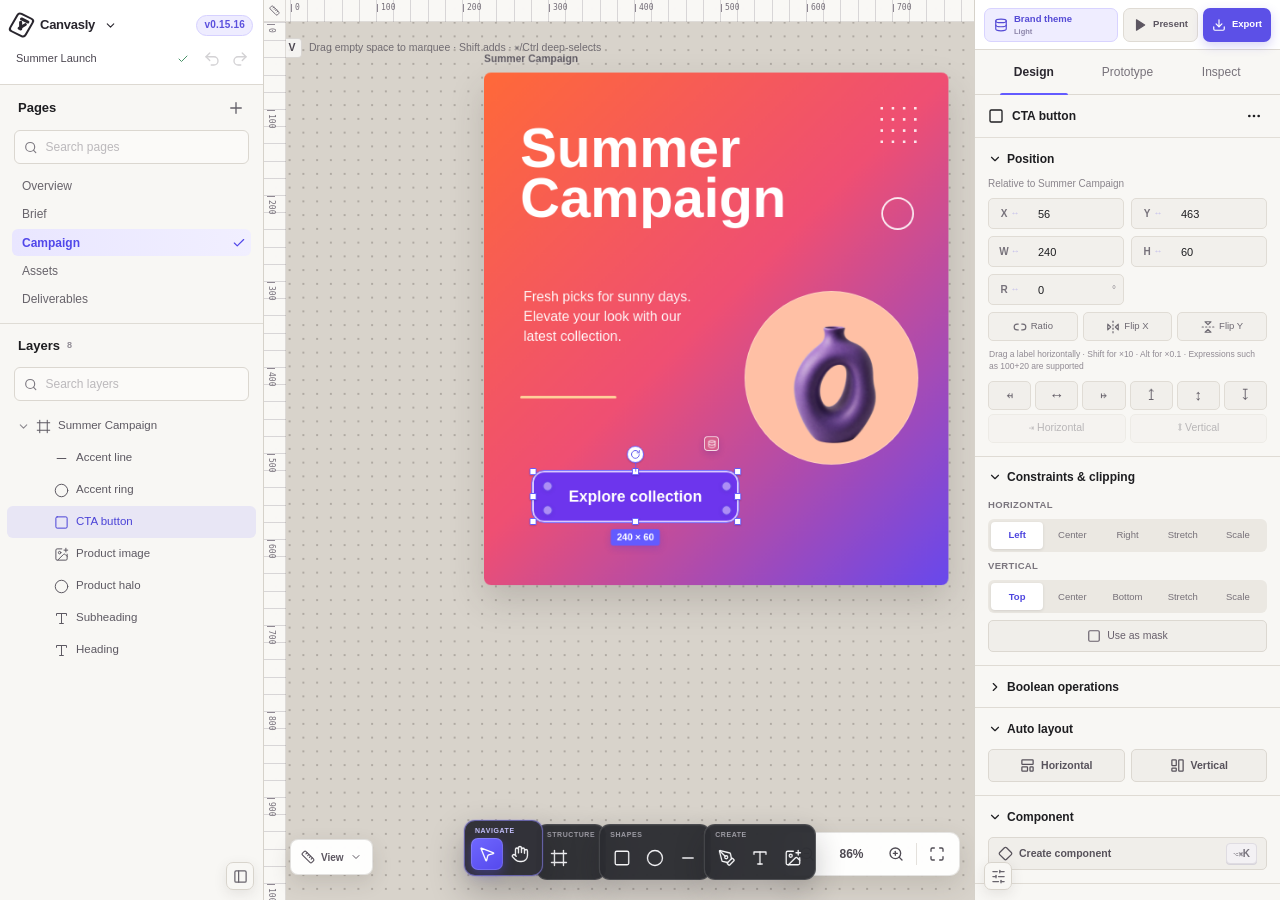
==== index.html @ 0c26e9cf "Deploy Canvasly build from 74f7230963b1" ====
<!doctype html>
<html lang="zh-CN">
  <head>
    <meta charset="UTF-8" />
    <meta name="viewport" content="width=device-width, initial-scale=1.0" />
    <meta name="robots" content="noindex,nofollow,noarchive" />
    <meta name="referrer" content="strict-origin-when-cross-origin" />
    <meta name="theme-color" content="#f5f5f5" />
    <title>Canvasly 测试版</title>
    <script type="module" crossorigin src="/assets/index-Bv-AdD3A.js"></script>
    <link rel="stylesheet" crossorigin href="/assets/index-De3vWBDw.css">
  </head>
  <body>
    <div id="root"></div>
  </body>
</html>
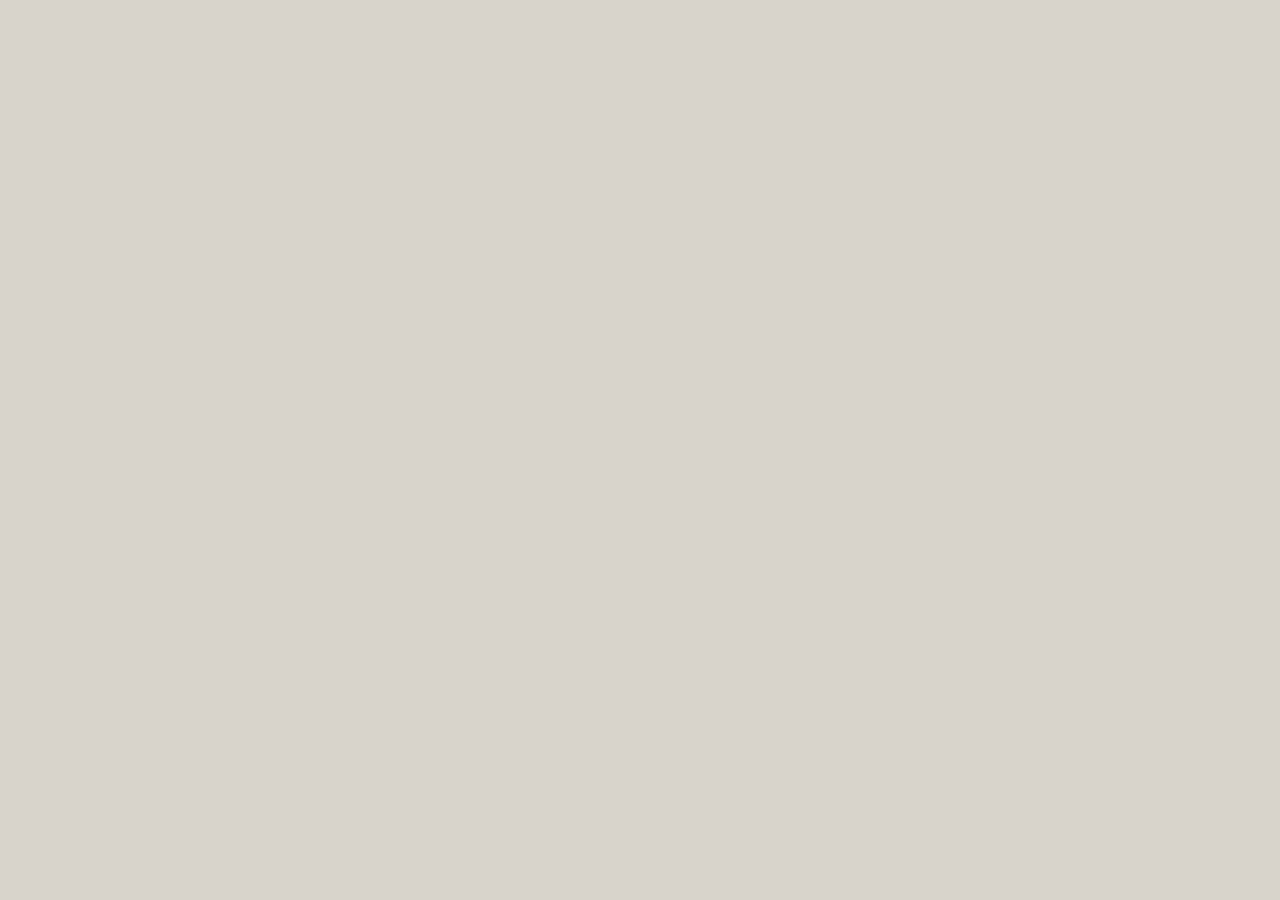
==== commit 6416c1fa: "Deploy Canvasly build from dc27a94427a9" ====
--- a/index.html
+++ b/index.html
@@ -7,7 +7,7 @@
     <meta name="referrer" content="strict-origin-when-cross-origin" />
     <meta name="theme-color" content="#f5f5f5" />
     <title>Canvasly 测试版</title>
-    <script type="module" crossorigin src="/assets/index-Bv-AdD3A.js"></script>
+    <script type="module" crossorigin src="/assets/index-DpjbjGNy.js"></script>
     <link rel="stylesheet" crossorigin href="/assets/index-De3vWBDw.css">
   </head>
   <body>
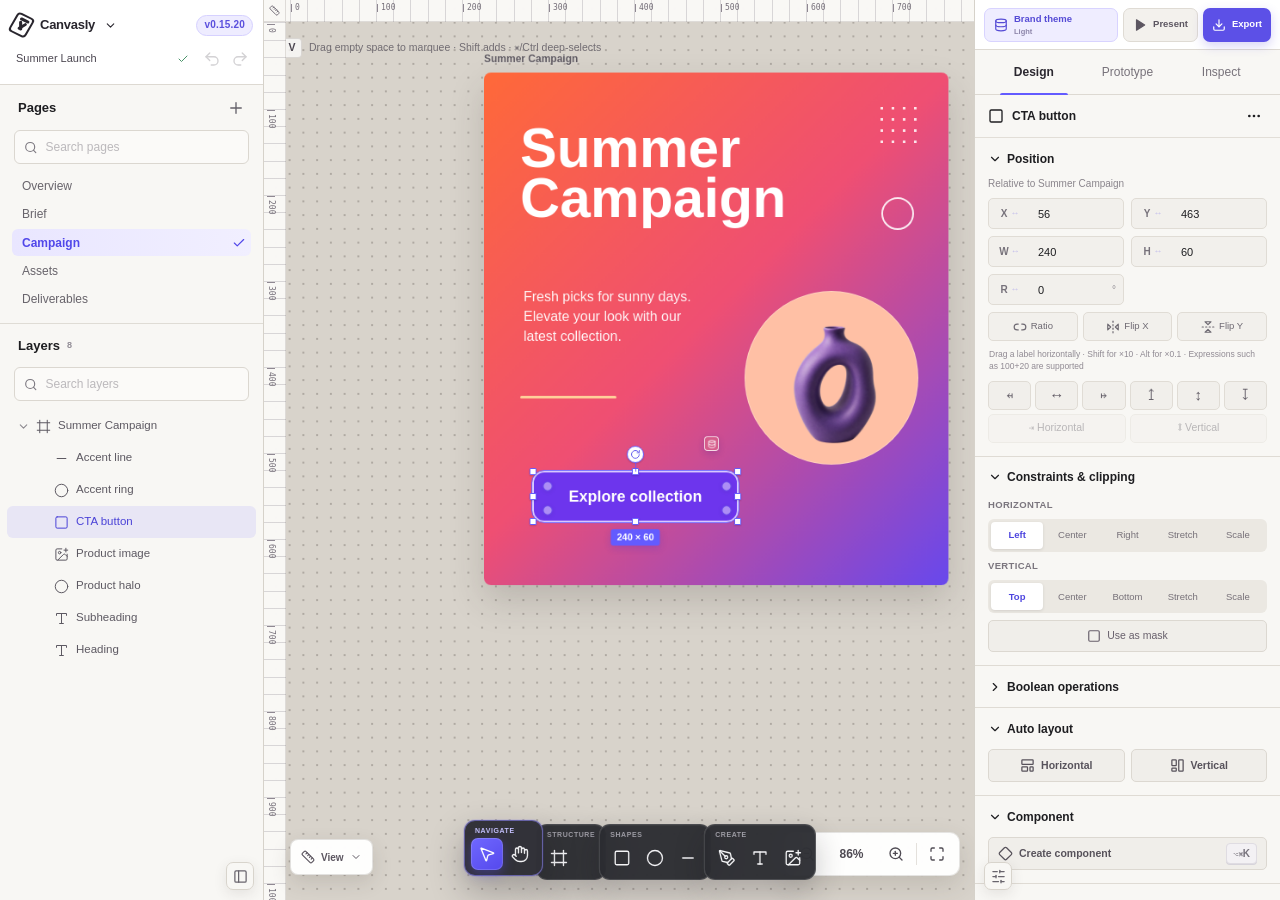
==== commit f61ecae6: "Deploy Canvasly build from 0180aecd5af8" ====
--- a/index.html
+++ b/index.html
@@ -7,8 +7,8 @@
     <meta name="referrer" content="strict-origin-when-cross-origin" />
     <meta name="theme-color" content="#f5f5f5" />
     <title>Canvasly 测试版</title>
-    <script type="module" crossorigin src="/assets/index-DpjbjGNy.js"></script>
-    <link rel="stylesheet" crossorigin href="/assets/index-De3vWBDw.css">
+    <script type="module" crossorigin src="/assets/index-D60cps4D.js"></script>
+    <link rel="stylesheet" crossorigin href="/assets/index-B2eIT9mr.css">
   </head>
   <body>
     <div id="root"></div>
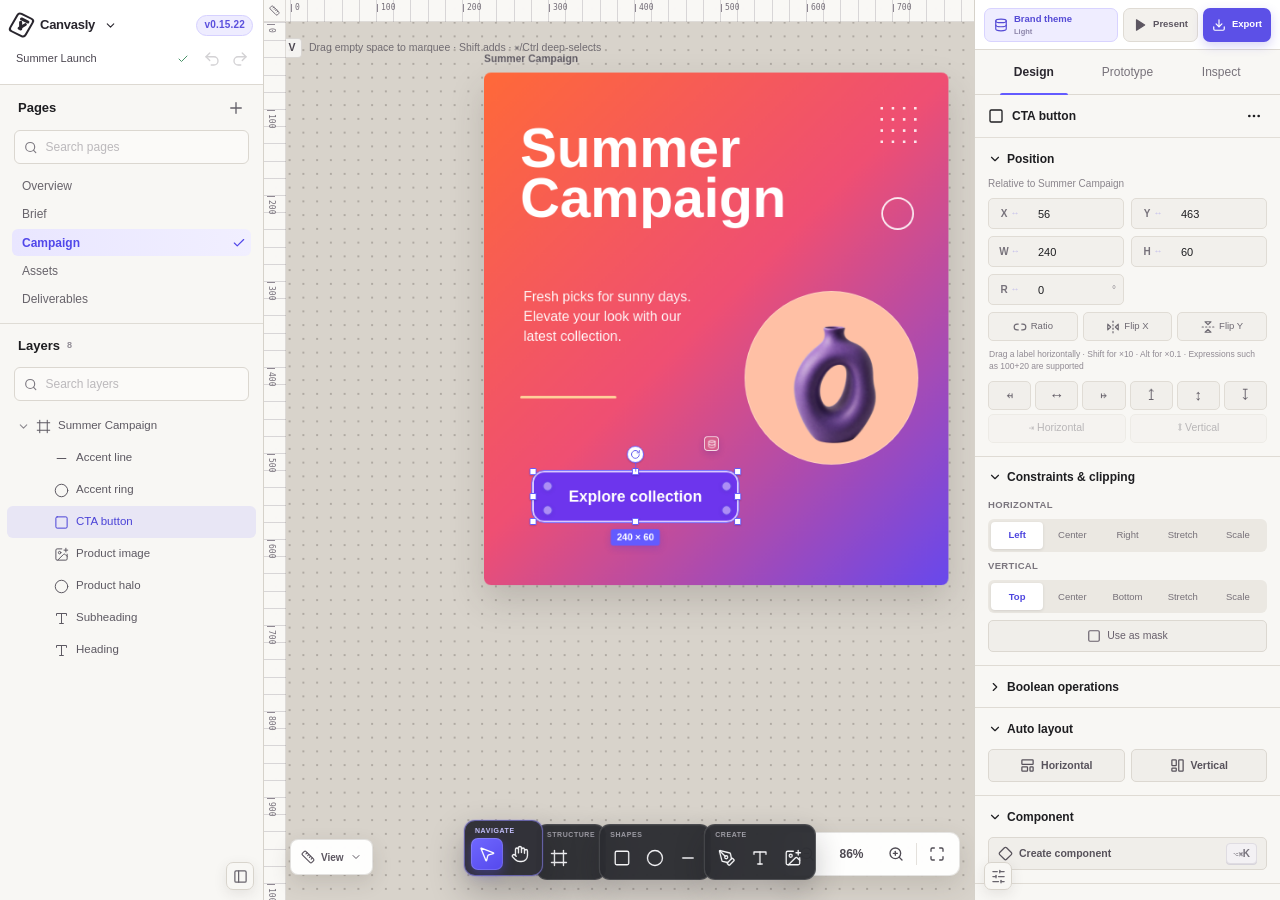
==== commit 32242cac: "Deploy Canvasly build from 173c69d21479" ====
--- a/index.html
+++ b/index.html
@@ -7,7 +7,7 @@
     <meta name="referrer" content="strict-origin-when-cross-origin" />
     <meta name="theme-color" content="#f5f5f5" />
     <title>Canvasly 测试版</title>
-    <script type="module" crossorigin src="/assets/index-D60cps4D.js"></script>
+    <script type="module" crossorigin src="/assets/index-DFXXueTM.js"></script>
     <link rel="stylesheet" crossorigin href="/assets/index-B2eIT9mr.css">
   </head>
   <body>
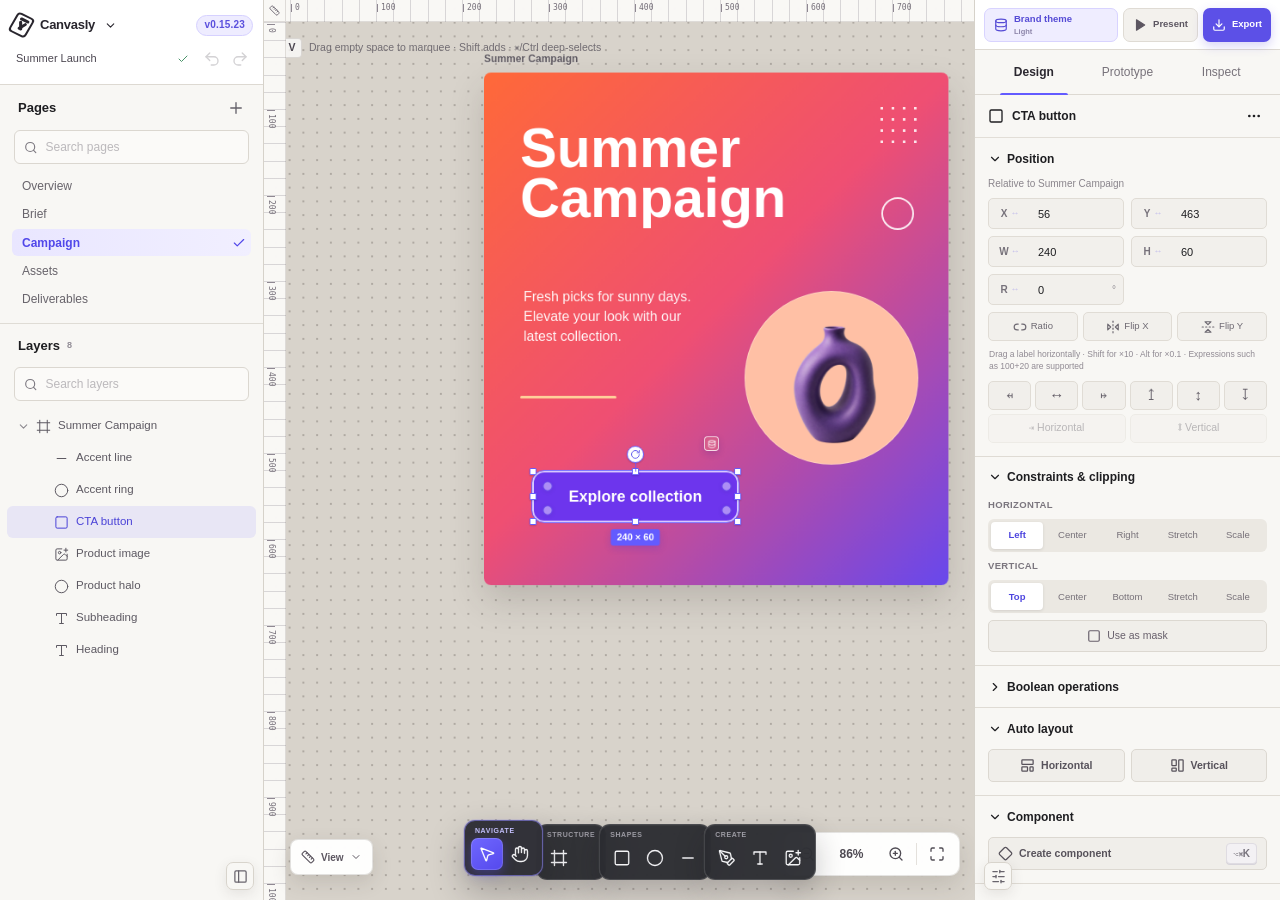
==== commit fa1fed9b: "Deploy Canvasly build from 0cf37a3d70f5" ====
--- a/index.html
+++ b/index.html
@@ -7,7 +7,7 @@
     <meta name="referrer" content="strict-origin-when-cross-origin" />
     <meta name="theme-color" content="#f5f5f5" />
     <title>Canvasly 测试版</title>
-    <script type="module" crossorigin src="/assets/index-DFXXueTM.js"></script>
+    <script type="module" crossorigin src="/assets/index-KI-sCZvM.js"></script>
     <link rel="stylesheet" crossorigin href="/assets/index-B2eIT9mr.css">
   </head>
   <body>
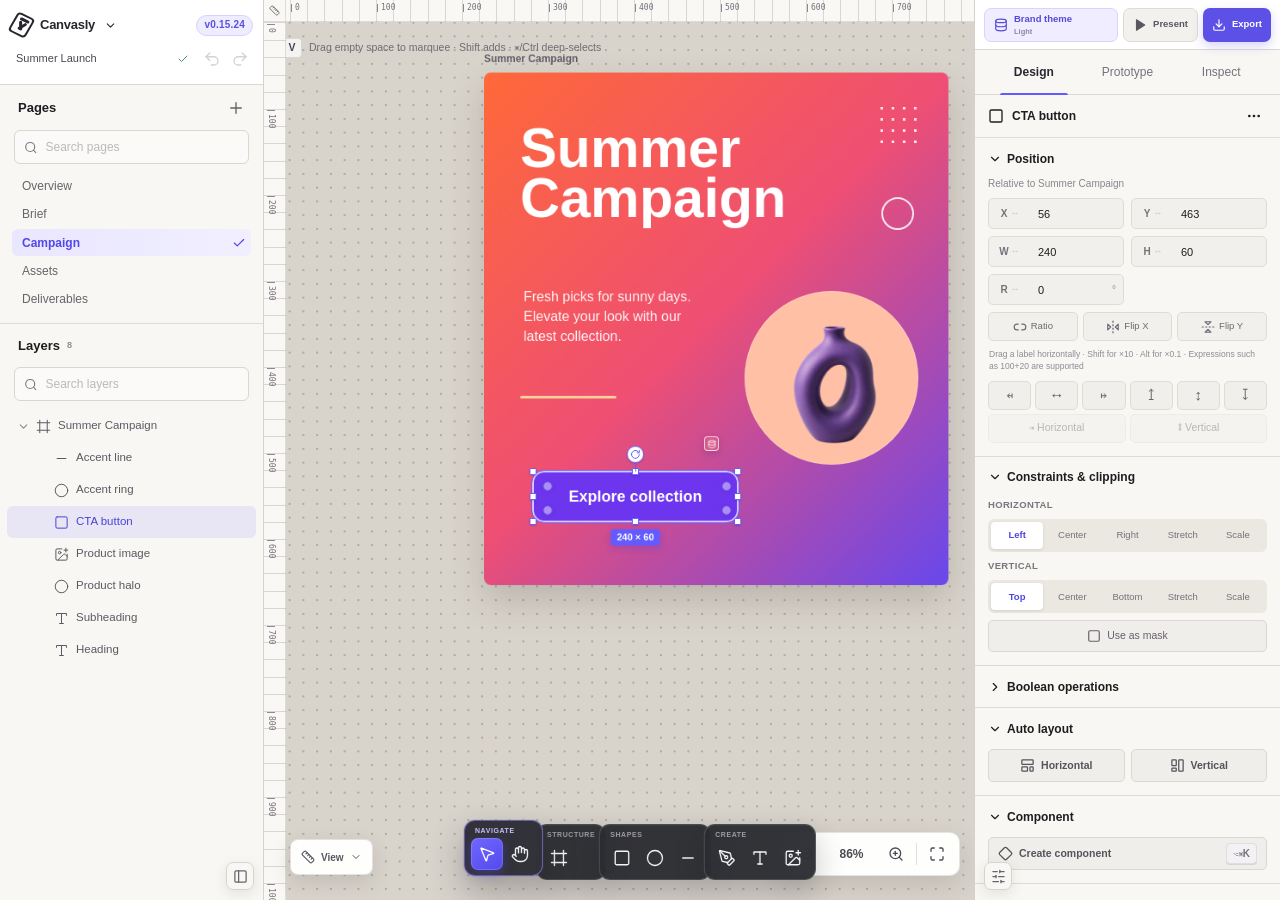
==== commit a0a13854: "Deploy Canvasly build from 5e4134de1d72" ====
--- a/index.html
+++ b/index.html
@@ -7,7 +7,7 @@
     <meta name="referrer" content="strict-origin-when-cross-origin" />
     <meta name="theme-color" content="#f5f5f5" />
     <title>Canvasly 测试版</title>
-    <script type="module" crossorigin src="/assets/index-KI-sCZvM.js"></script>
+    <script type="module" crossorigin src="/assets/index-BVK5L1eV.js"></script>
     <link rel="stylesheet" crossorigin href="/assets/index-B2eIT9mr.css">
   </head>
   <body>
